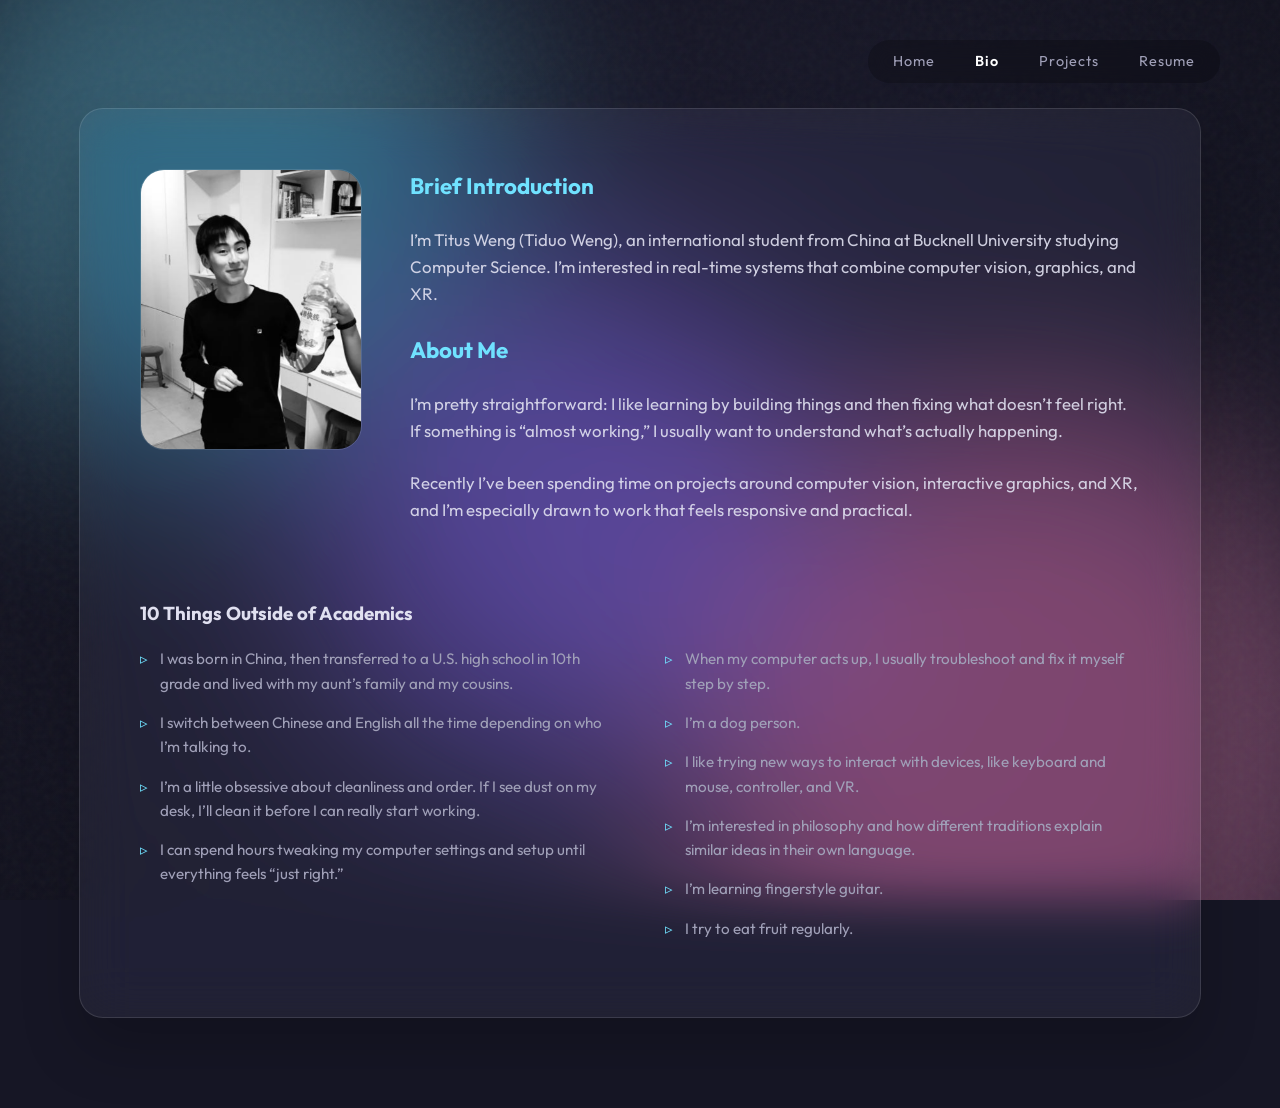
==== bio/index.html @ fe3432da "update" ====
<!DOCTYPE html>
<html lang="en">
<head>
    <meta charset="utf-8" />
    <meta name="viewport" content="width=device-width, initial-scale=1" />
    <title>Bio | Titus Weng</title>
    <link rel="stylesheet" href="../styles.css" />
    <link rel="preconnect" href="https://fonts.googleapis.com">
    <link href="https://fonts.googleapis.com/css2?family=Outfit:wght@200;400;600;800&family=JetBrains+Mono&display=swap" rel="stylesheet">
</head>
<body>

    <div class="mesh-container">
        <div class="blob blob-1"></div>
        <div class="blob blob-2"></div>
        <div class="blob blob-3"></div>
        <div class="noise-overlay"></div>
    </div>

    <nav class="top-nav">
        <div class="nav-links">
            <a href="/" class="nav-item">Home</a>
            <a href="/bio" class="nav-item active">Bio</a>
            <a href="/projects" class="nav-item">Projects</a>
            <a href="/resume" class="nav-item">Resume</a>
        </div>
    </nav>

    <main class="main-content">
        <section class="tab-content active">
            <div class="section-inner glass-card">
                <div class="bio-layout">
                    <div class="bio-image-col">
                        <img src="../me.png" alt="Titus Weng" class="profile-pic">
                    </div>
                    <div class="bio-text-col">
                        <h3>Brief Introduction</h3>
                        <p>I’m Titus Weng (Tiduo Weng), an international student from China at Bucknell University studying Computer Science. I’m interested in real-time systems that combine computer vision, graphics, and XR.</p>
                        
                        <h3>About Me</h3>
                        <p>I’m pretty straightforward: I like learning by building things and then fixing what doesn’t feel right. If something is “almost working,” I usually want to understand what’s actually happening.</p>
                        <p>Recently I’ve been spending time on projects around computer vision, interactive graphics, and XR, and I’m especially drawn to work that feels responsive and practical.</p>
                    </div>
                </div>

                <div class="ten-things-section">
                    <h3>10 Things Outside of Academics</h3>
                    <ul class="fact-list">
                        <li>I was born in China, then transferred to a U.S. high school in 10th grade and lived with my aunt’s family and my cousins.</li>
                        <li>I switch between Chinese and English all the time depending on who I’m talking to.</li>
                        <li>I’m a little obsessive about cleanliness and order. If I see dust on my desk, I’ll clean it before I can really start working.</li>
                        <li>I can spend hours tweaking my computer settings and setup until everything feels “just right.”</li>
                        <li>When my computer acts up, I usually troubleshoot and fix it myself step by step.</li>
                        <li>I’m a dog person.</li>
                        <li>I like trying new ways to interact with devices, like keyboard and mouse, controller, and VR.</li>
                        <li>I’m interested in philosophy and how different traditions explain similar ideas in their own language.</li>
                        <li>I’m learning fingerstyle guitar.</li>
                        <li>I try to eat fruit regularly.</li>
                    </ul>
                </div>
            </div>
        </section>
    </main>

</body>
</html>
---- styles.css ----
:root {
    --bg-dark: #161625; 
    --bg-gradient: radial-gradient(circle at center, #1c1c30 0%, #11111d 100%);
    --accent-blue: #70e2ff; 
    --accent-pink: #ff8ec7; 
    --accent-purple: #9d7aff;
    --text-main: #e0e0f0;
    --text-dim: #a0a0b8;
    --glass-white: rgba(255, 255, 255, 0.05);
    --glass-border: rgba(255, 255, 255, 0.12);
    --warn-red: rgba(255, 112, 112, 0.15);
}

body {
    margin: 0; padding: 0; color: var(--text-main);
    font-family: 'Outfit', sans-serif;
    background-color: var(--bg-dark);
    overflow-x: hidden;
    line-height: 1.6;
}

.mesh-container {
    position: fixed; top: 0; left: 0; width: 100vw; height: 100vh;
    z-index: -1; overflow: hidden; background: var(--bg-gradient);
}

.noise-overlay {
    position: absolute; width: 100%; height: 100%;
    background-image: url("data:image/svg+xml,%3Csvg viewBox='0 0 200 200' xmlns='http://www.w3.org/2000/svg'%3e%3cfilter id='noiseFilter'%3e%3cfeTurbulence type='fractalNoise' baseFrequency='0.65' numOctaves='3' stitchTiles='stitch'/%3e%3c/filter%3e%3crect width='100%25' height='100%25' filter='url(%23noiseFilter)'/%3e%3c/svg%3e");
    opacity: 0.04; pointer-events: none;
}

.blob {
    position: absolute; border-radius: 50%; filter: blur(100px); opacity: 0.35;
    animation: float 25s infinite alternate ease-in-out;
}

.blob-1 { width: 600px; height: 600px; background: var(--accent-blue); top: -150px; left: -100px; }
.blob-2 { width: 700px; height: 700px; background: var(--accent-pink); bottom: -200px; right: -100px; animation-delay: -7s; }
.blob-3 { width: 500px; height: 500px; background: var(--accent-purple); top: 30%; left: 25%; animation-duration: 30s; }

@keyframes float {
    from { transform: translate(0, 0) scale(1); }
    to { transform: translate(60px, 40px) scale(1.05); }
}

.glass-card {
    background: var(--glass-white);
    backdrop-filter: blur(25px) saturate(150%);
    -webkit-backdrop-filter: blur(25px) saturate(150%);
    border: 1px solid var(--glass-border);
    border-radius: 24px;
    padding: 60px;
    box-shadow: 0 30px 60px rgba(0,0,0,0.2);
}

.top-nav { position: fixed; top: 40px; right: 60px; z-index: 100; }
.nav-links { display: flex; gap: 40px; background: rgba(0,0,0,0.2); padding: 10px 25px; border-radius: 50px; backdrop-filter: blur(10px); }
.nav-item { text-decoration: none; color: var(--text-dim); font-size: 0.9rem; transition: 0.3s; letter-spacing: 1px; }
.nav-item.active, .nav-item:hover { color: white; opacity: 1; font-weight: 600; }

.hero-center { min-height: 80vh; display: flex; flex-direction: column; align-items: center; justify-content: center; text-align: center; }
.main-name { 
    font-size: 5.5rem; letter-spacing: 12px; font-weight: 800; margin: 0; 
    background: linear-gradient(to bottom, #fff, #b0b0d0);
    -webkit-background-clip: text; -webkit-text-fill-color: transparent;
}
.subtitle { font-family: 'JetBrains Mono'; color: var(--accent-pink); letter-spacing: 4px; margin-top: 15px; opacity: 0.9; }
.contact-links { display: flex; gap: 30px; margin-top: 30px; }
.contact-links a { color: var(--text-dim); text-decoration: none; font-size: 0.85rem; transition: 0.3s; }
.contact-links a:hover { color: var(--accent-blue); text-shadow: 0 0 10px rgba(112, 226, 255, 0.4); }

.bio-layout { display: grid; grid-template-columns: 220px 1fr; gap: 50px; margin-bottom: 50px; }
.profile-pic { width: 100%; border-radius: 24px; border: 1px solid var(--glass-border); }
.bio-text-col h3 { margin-top: 0; color: var(--accent-blue); font-size: 1.4rem; }
.bio-text-col p { color: var(--text-main); font-size: 1.05rem; opacity: 0.9; margin-bottom: 25px; }

.fact-list { columns: 2; gap: 50px; list-style: none; padding: 0; }
.fact-list li { margin-bottom: 15px; font-size: 0.95rem; color: var(--text-dim); position: relative; padding-left: 20px; }
.fact-list li::before { content: "▹"; position: absolute; left: 0; color: var(--accent-blue); }

.timeline-item { border-left: 2px solid var(--glass-border); padding-left: 30px; padding-bottom: 40px; position: relative; }
.timeline-item.highlight { border-left-color: var(--accent-blue); }
.t-year { font-weight: 800; color: var(--accent-blue); margin-bottom: 5px; }
.btn-group { display: flex; gap: 15px; margin-top: 15px; }
.t-link { text-decoration: none; font-size: 0.8rem; color: #fff; background: rgba(255,255,255,0.1); padding: 8px 16px; border-radius: 8px; transition: 0.3s; }
.t-link:hover { background: var(--accent-blue); color: #000; }

.gpu-guide {
    background: var(--warn-red);
    border: 1px solid rgba(255, 112, 112, 0.3);
    padding: 30px;
    border-radius: 18px;
    margin: 30px 0;
    animation: slideDown 0.5s ease-out;
}
.gpu-guide h3 { margin-top: 0; color: #ff8e8e; font-size: 1.2rem; }
.gpu-guide p { font-size: 0.9rem; color: #f0c0c0; }
.guide-steps { display: grid; grid-template-columns: repeat(auto-fit, minmax(240px, 1fr)); gap: 20px; margin-top: 20px; }
.step { background: rgba(0,0,0,0.2); padding: 15px; border-radius: 12px; font-size: 0.85rem; line-height: 1.5; color: #e0e0e0; }
.step code { background: rgba(255,255,255,0.1); padding: 2px 6px; border-radius: 4px; font-family: 'JetBrains Mono'; color: var(--accent-blue); }

.project-grid { display: grid; grid-template-columns: repeat(auto-fit, minmax(200px, 1fr)); gap: 15px; margin-top: 30px; }
.project-grid a { 
    background: rgba(255,255,255,0.03); padding: 20px; border-radius: 16px;
    text-decoration: none; color: var(--text-main); font-size: 0.9rem; border: 1px solid var(--glass-border); transition: 0.4s;
}
.project-grid a:hover { background: rgba(255,255,255,0.08); transform: translateY(-3px); border-color: var(--accent-blue); }
.featured-project { grid-column: 1 / -1; background: linear-gradient(135deg, rgba(112,226,255,0.15), transparent) !important; text-align: center; }

.status-pill { font-size: 0.7rem; padding: 5px 15px; border-radius: 30px; border: 1px solid; }
.status-pill.ready { color: var(--accent-blue); border-color: var(--accent-blue); }
.status-pill.error { color: var(--accent-pink); border-color: var(--accent-pink); }

.tab-content { display: none; padding-top: 12vh; padding-bottom: 10vh; }
.tab-content.active { display: block; animation: fadeIn 0.8s cubic-bezier(0.2, 0.8, 0.2, 1); }
.section-inner { max-width: 1000px; margin: 0 auto; width: 90%; }

@keyframes fadeIn { from { opacity: 0; transform: translateY(30px); } to { opacity: 1; transform: translateY(0); } }
@keyframes slideDown { from { opacity: 0; transform: translateY(-10px); } to { opacity: 1; transform: translateY(0); } }

@media (max-width: 768px) {
    .main-name { font-size: 3rem; letter-spacing: 6px; }
    .bio-layout { grid-template-columns: 1fr; }
    .fact-list { columns: 1; }
    .top-nav { top: 20px; right: 20px; left: 20px; }
    .nav-links { justify-content: center; gap: 15px; }
}
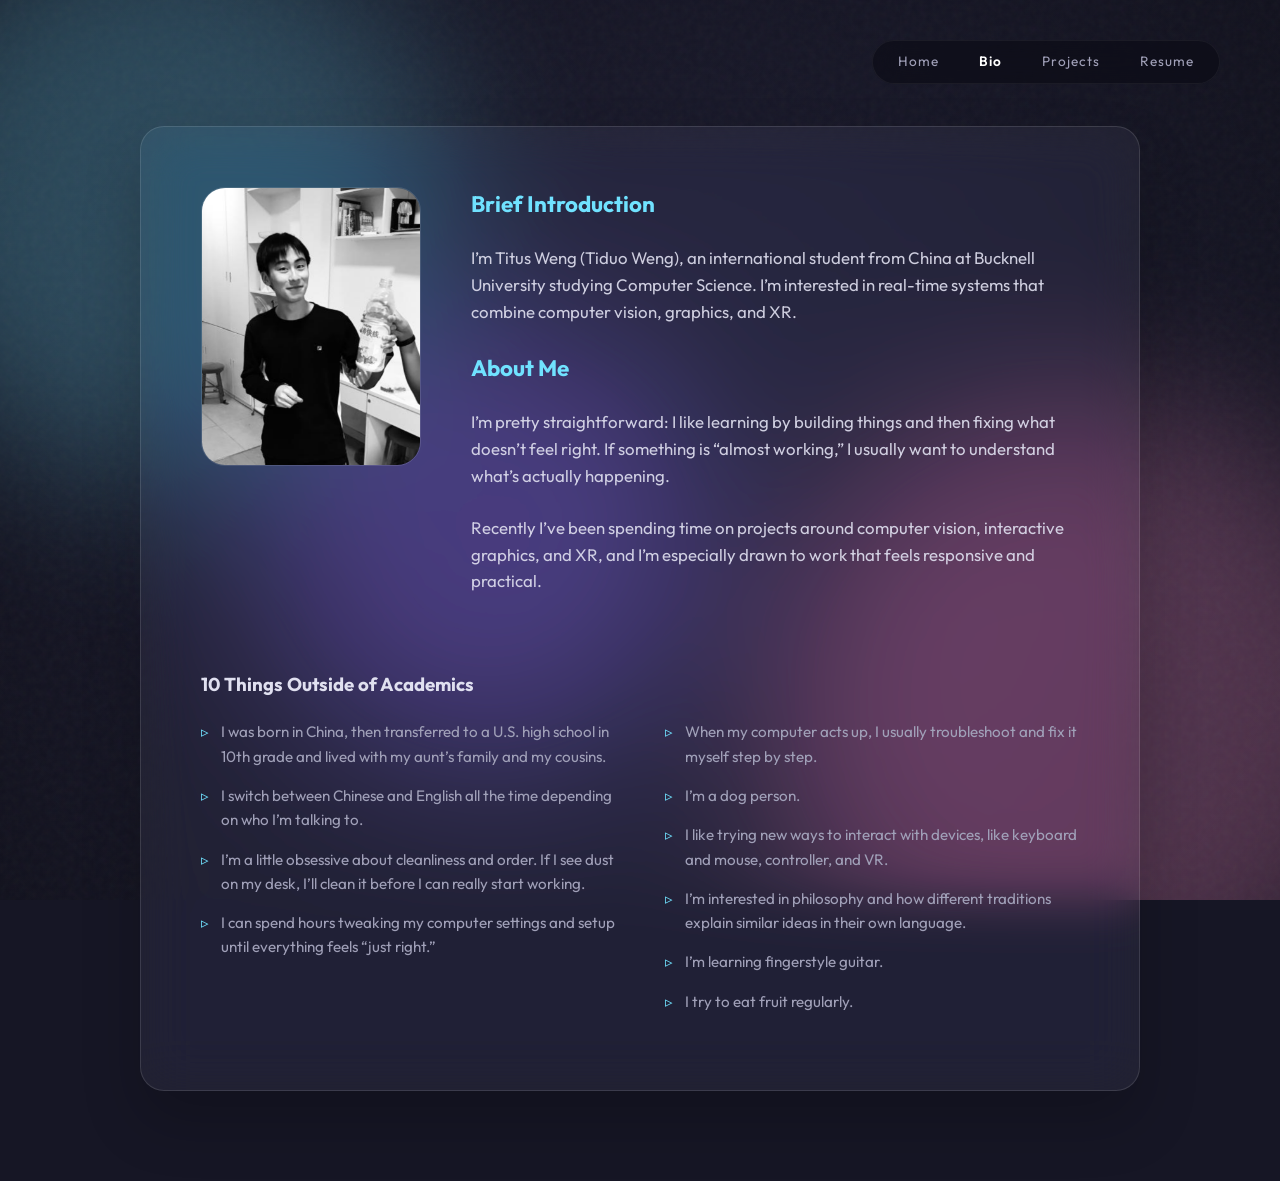
==== commit ab3186b8: "mobile fix" ====
--- a/bio/index.html
+++ b/bio/index.html
@@ -2,10 +2,11 @@
 <html lang="en">
 <head>
     <meta charset="utf-8" />
-    <meta name="viewport" content="width=device-width, initial-scale=1" />
+    <meta name="viewport" content="width=device-width, initial-scale=1, maximum-scale=1, user-scalable=no" />
     <title>Bio | Titus Weng</title>
     <link rel="stylesheet" href="../styles.css" />
     <link rel="preconnect" href="https://fonts.googleapis.com">
+    <link rel="preconnect" href="https://fonts.gstatic.com" crossorigin>
     <link href="https://fonts.googleapis.com/css2?family=Outfit:wght@200;400;600;800&family=JetBrains+Mono&display=swap" rel="stylesheet">
 </head>
 <body>
@@ -19,16 +20,17 @@
 
     <nav class="top-nav">
         <div class="nav-links">
-            <a href="/" class="nav-item">Home</a>
-            <a href="/bio" class="nav-item active">Bio</a>
-            <a href="/projects" class="nav-item">Projects</a>
-            <a href="/resume" class="nav-item">Resume</a>
+            <a href="../" class="nav-item">Home</a>
+            <a href="../bio" class="nav-item active">Bio</a>
+            <a href="../projects" class="nav-item">Projects</a>
+            <a href="../resume" class="nav-item">Resume</a>
         </div>
     </nav>
 
     <main class="main-content">
-        <section class="tab-content active">
+        <section class="tab-content active" style="padding-top: 14vh; max-width: 1000px; margin: 0 auto;">
             <div class="section-inner glass-card">
+                
                 <div class="bio-layout">
                     <div class="bio-image-col">
                         <img src="../me.png" alt="Titus Weng" class="profile-pic">
@@ -43,8 +45,8 @@
                     </div>
                 </div>
 
-                <div class="ten-things-section">
-                    <h3>10 Things Outside of Academics</h3>
+                <div class="ten-things-section" style="margin-top: 40px;">
+                    <h3 style="margin-bottom: 20px;">10 Things Outside of Academics</h3>
                     <ul class="fact-list">
                         <li>I was born in China, then transferred to a U.S. high school in 10th grade and lived with my aunt’s family and my cousins.</li>
                         <li>I switch between Chinese and English all the time depending on who I’m talking to.</li>
@@ -58,6 +60,7 @@
                         <li>I try to eat fruit regularly.</li>
                     </ul>
                 </div>
+                
             </div>
         </section>
     </main>
--- a/styles.css
+++ b/styles.css
@@ -11,37 +11,66 @@
     --warn-red: rgba(255, 112, 112, 0.15);
 }
 
+* {
+    box-sizing: border-box;
+}
+
 body {
-    margin: 0; padding: 0; color: var(--text-main);
+    margin: 0; 
+    padding: 0; 
+    color: var(--text-main);
     font-family: 'Outfit', sans-serif;
     background-color: var(--bg-dark);
     overflow-x: hidden;
     line-height: 1.6;
+    width: 100%;
 }
 
 .mesh-container {
-    position: fixed; top: 0; left: 0; width: 100vw; height: 100vh;
-    z-index: -1; overflow: hidden; background: var(--bg-gradient);
+    position: fixed; 
+    top: 0; 
+    left: 0; 
+    width: 100vw; 
+    height: 100vh;
+    z-index: -1; 
+    overflow: hidden; 
+    background: var(--bg-gradient);
 }
 
 .noise-overlay {
-    position: absolute; width: 100%; height: 100%;
+    position: absolute; 
+    width: 100%; 
+    height: 100%;
     background-image: url("data:image/svg+xml,%3Csvg viewBox='0 0 200 200' xmlns='http://www.w3.org/2000/svg'%3e%3cfilter id='noiseFilter'%3e%3cfeTurbulence type='fractalNoise' baseFrequency='0.65' numOctaves='3' stitchTiles='stitch'/%3e%3c/filter%3e%3crect width='100%25' height='100%25' filter='url(%23noiseFilter)'/%3e%3c/svg%3e");
-    opacity: 0.04; pointer-events: none;
+    opacity: 0.04; 
+    pointer-events: none;
 }
 
 .blob {
-    position: absolute; border-radius: 50%; filter: blur(100px); opacity: 0.35;
+    position: absolute; 
+    border-radius: 50%; 
+    filter: blur(80px); 
+    opacity: 0.25;
     animation: float 25s infinite alternate ease-in-out;
 }
 
-.blob-1 { width: 600px; height: 600px; background: var(--accent-blue); top: -150px; left: -100px; }
-.blob-2 { width: 700px; height: 700px; background: var(--accent-pink); bottom: -200px; right: -100px; animation-delay: -7s; }
-.blob-3 { width: 500px; height: 500px; background: var(--accent-purple); top: 30%; left: 25%; animation-duration: 30s; }
+.blob-1 { width: 45vw; height: 45vw; background: var(--accent-blue); top: -10%; left: -10%; }
+.blob-2 { width: 50vw; height: 50vw; background: var(--accent-pink); bottom: -15%; right: -10%; animation-delay: -7s; }
+.blob-3 { width: 35vw; height: 35vw; background: var(--accent-purple); top: 35%; left: 20%; animation-duration: 30s; }
+
+@media (max-width: 768px) {
+    .blob {
+        filter: blur(50px);
+        opacity: 0.2;
+    }
+    .blob-1 { width: 280px; height: 280px; }
+    .blob-2 { width: 300px; height: 300px; }
+    .blob-3 { width: 220px; height: 220px; }
+}
 
 @keyframes float {
     from { transform: translate(0, 0) scale(1); }
-    to { transform: translate(60px, 40px) scale(1.05); }
+    to { transform: translate(40px, 30px) scale(1.03); }
 }
 
 .glass-card {
@@ -50,57 +79,156 @@
     -webkit-backdrop-filter: blur(25px) saturate(150%);
     border: 1px solid var(--glass-border);
     border-radius: 24px;
-    padding: 60px;
+    padding: 40px 25px;
     box-shadow: 0 30px 60px rgba(0,0,0,0.2);
 }
 
-.top-nav { position: fixed; top: 40px; right: 60px; z-index: 100; }
-.nav-links { display: flex; gap: 40px; background: rgba(0,0,0,0.2); padding: 10px 25px; border-radius: 50px; backdrop-filter: blur(10px); }
-.nav-item { text-decoration: none; color: var(--text-dim); font-size: 0.9rem; transition: 0.3s; letter-spacing: 1px; }
+@media (min-width: 769px) {
+    .glass-card { padding: 60px; }
+}
+
+.top-nav { 
+    position: fixed; 
+    top: 25px; 
+    right: 5%; 
+    left: 5%;
+    z-index: 100; 
+    display: flex;
+    justify-content: center;
+}
+
+.nav-links { 
+    display: flex; 
+    gap: 20px; 
+    background: rgba(10, 10, 20, 0.6); 
+    padding: 8px 20px; 
+    border-radius: 50px; 
+    backdrop-filter: blur(15px); 
+    -webkit-backdrop-filter: blur(15px);
+    border: 1px solid rgba(255, 255, 255, 0.05);
+    width: 100%;
+    max-width: 400px;
+    justify-content: space-around;
+}
+
+@media (min-width: 769px) {
+    .top-nav { left: auto; right: 60px; top: 40px; width: auto; }
+    .nav-links { gap: 40px; padding: 10px 25px; width: auto; }
+}
+
+.nav-item { 
+    text-decoration: none; 
+    color: var(--text-dim); 
+    font-size: 0.85rem; 
+    transition: 0.3s; 
+    letter-spacing: 1px; 
+}
 .nav-item.active, .nav-item:hover { color: white; opacity: 1; font-weight: 600; }
 
-.hero-center { min-height: 80vh; display: flex; flex-direction: column; align-items: center; justify-content: center; text-align: center; }
+.main-content {
+    width: 100%;
+    padding: 0 20px;
+}
+
+.hero-center { 
+    min-height: 100vh; 
+    display: flex; 
+    flex-direction: column; 
+    align-items: center; 
+    justify-content: center; 
+    text-align: center;
+    padding-top: 100px;
+}
+
 .main-name { 
-    font-size: 5.5rem; letter-spacing: 12px; font-weight: 800; margin: 0; 
+    font-size: 10vw;
+    max-font-size: 5.5rem;
+    letter-spacing: 4px; 
+    font-weight: 800; 
+    margin: 0; 
+    line-height: 1.1;
     background: linear-gradient(to bottom, #fff, #b0b0d0);
-    -webkit-background-clip: text; -webkit-text-fill-color: transparent;
-}
-.subtitle { font-family: 'JetBrains Mono'; color: var(--accent-pink); letter-spacing: 4px; margin-top: 15px; opacity: 0.9; }
-.contact-links { display: flex; gap: 30px; margin-top: 30px; }
+    -webkit-background-clip: text; 
+    -webkit-text-fill-color: transparent;
+    width: 100%;
+    word-wrap: break-word;
+}
+
+@media (min-width: 769px) {
+    .main-name { font-size: 5.5rem; letter-spacing: 12px; }
+}
+
+.subtitle { 
+    font-family: 'JetBrains Mono', monospace; 
+    color: var(--accent-pink); 
+    letter-spacing: 2px; 
+    margin-top: 20px; 
+    opacity: 0.9;
+    font-size: 0.9rem;
+    padding: 0 10px;
+}
+
+@media (min-width: 769px) {
+    .subtitle { letter-spacing: 4px; font-size: 1rem; }
+}
+
+.contact-links { 
+    display: flex; 
+    flex-direction: column;
+    align-items: center;
+    gap: 15px; 
+    margin-top: 40px; 
+}
+
+@media (min-width: 480px) {
+    .contact-links { flex-direction: row; gap: 30px; }
+}
+
 .contact-links a { color: var(--text-dim); text-decoration: none; font-size: 0.85rem; transition: 0.3s; }
 .contact-links a:hover { color: var(--accent-blue); text-shadow: 0 0 10px rgba(112, 226, 255, 0.4); }
 
-.bio-layout { display: grid; grid-template-columns: 220px 1fr; gap: 50px; margin-bottom: 50px; }
-.profile-pic { width: 100%; border-radius: 24px; border: 1px solid var(--glass-border); }
+.bio-layout { display: grid; grid-template-columns: 1fr; gap: 30px; margin-bottom: 50px; }
+@media (min-width: 769px) {
+    .bio-layout { grid-template-columns: 220px 1fr; gap: 50px; }
+}
+
+.profile-pic { width: 100%; max-width: 220px; margin: 0 auto; border-radius: 24px; border: 1px solid var(--glass-border); display: block; }
 .bio-text-col h3 { margin-top: 0; color: var(--accent-blue); font-size: 1.4rem; }
 .bio-text-col p { color: var(--text-main); font-size: 1.05rem; opacity: 0.9; margin-bottom: 25px; }
 
-.fact-list { columns: 2; gap: 50px; list-style: none; padding: 0; }
+.fact-list { columns: 1; gap: 20px; list-style: none; padding: 0; }
+@media (min-width: 576px) { .fact-list { columns: 2; gap: 50px; } }
 .fact-list li { margin-bottom: 15px; font-size: 0.95rem; color: var(--text-dim); position: relative; padding-left: 20px; }
 .fact-list li::before { content: "▹"; position: absolute; left: 0; color: var(--accent-blue); }
 
-.timeline-item { border-left: 2px solid var(--glass-border); padding-left: 30px; padding-bottom: 40px; position: relative; }
+.timeline-item { border-left: 2px solid var(--glass-border); padding-left: 20px; padding-bottom: 40px; position: relative; }
+@media (min-width: 769px) { .timeline-item { padding-left: 30px; } }
 .timeline-item.highlight { border-left-color: var(--accent-blue); }
 .t-year { font-weight: 800; color: var(--accent-blue); margin-bottom: 5px; }
-.btn-group { display: flex; gap: 15px; margin-top: 15px; }
+
+.btn-group { display: flex; flex-wrap: wrap; gap: 10px; margin-top: 15px; }
 .t-link { text-decoration: none; font-size: 0.8rem; color: #fff; background: rgba(255,255,255,0.1); padding: 8px 16px; border-radius: 8px; transition: 0.3s; }
 .t-link:hover { background: var(--accent-blue); color: #000; }
 
 .gpu-guide {
     background: var(--warn-red);
     border: 1px solid rgba(255, 112, 112, 0.3);
-    padding: 30px;
+    padding: 20px;
     border-radius: 18px;
     margin: 30px 0;
     animation: slideDown 0.5s ease-out;
 }
+@media (min-width: 769px) { .gpu-guide { padding: 30px; } }
 .gpu-guide h3 { margin-top: 0; color: #ff8e8e; font-size: 1.2rem; }
 .gpu-guide p { font-size: 0.9rem; color: #f0c0c0; }
-.guide-steps { display: grid; grid-template-columns: repeat(auto-fit, minmax(240px, 1fr)); gap: 20px; margin-top: 20px; }
+
+.guide-steps { display: grid; grid-template-columns: 1fr; gap: 15px; margin-top: 20px; }
+@media (min-width: 576px) { .guide-steps { grid-template-columns: repeat(auto-fit, minmax(240px, 1fr)); gap: 20px; } }
 .step { background: rgba(0,0,0,0.2); padding: 15px; border-radius: 12px; font-size: 0.85rem; line-height: 1.5; color: #e0e0e0; }
-.step code { background: rgba(255,255,255,0.1); padding: 2px 6px; border-radius: 4px; font-family: 'JetBrains Mono'; color: var(--accent-blue); }
-
-.project-grid { display: grid; grid-template-columns: repeat(auto-fit, minmax(200px, 1fr)); gap: 15px; margin-top: 30px; }
+.step code { background: rgba(255,255,255,0.1); padding: 2px 6px; border-radius: 4px; font-family: 'JetBrains Mono', monospace; color: var(--accent-blue); }
+
+.project-grid { display: grid; grid-template-columns: 1fr; gap: 15px; margin-top: 30px; }
+@media (min-width: 480px) { .project-grid { grid-template-columns: repeat(auto-fit, minmax(200px, 1fr)); } }
 .project-grid a { 
     background: rgba(255,255,255,0.03); padding: 20px; border-radius: 16px;
     text-decoration: none; color: var(--text-main); font-size: 0.9rem; border: 1px solid var(--glass-border); transition: 0.4s;
@@ -114,15 +242,7 @@
 
 .tab-content { display: none; padding-top: 12vh; padding-bottom: 10vh; }
 .tab-content.active { display: block; animation: fadeIn 0.8s cubic-bezier(0.2, 0.8, 0.2, 1); }
-.section-inner { max-width: 1000px; margin: 0 auto; width: 90%; }
+.section-inner { max-width: 1000px; margin: 0 auto; width: 100%; }
 
 @keyframes fadeIn { from { opacity: 0; transform: translateY(30px); } to { opacity: 1; transform: translateY(0); } }
-@keyframes slideDown { from { opacity: 0; transform: translateY(-10px); } to { opacity: 1; transform: translateY(0); } }
-
-@media (max-width: 768px) {
-    .main-name { font-size: 3rem; letter-spacing: 6px; }
-    .bio-layout { grid-template-columns: 1fr; }
-    .fact-list { columns: 1; }
-    .top-nav { top: 20px; right: 20px; left: 20px; }
-    .nav-links { justify-content: center; gap: 15px; }
-}+@keyframes slideDown { from { opacity: 0; transform: translateY(-10px); } to { opacity: 1; transform: translateY(0); } }
